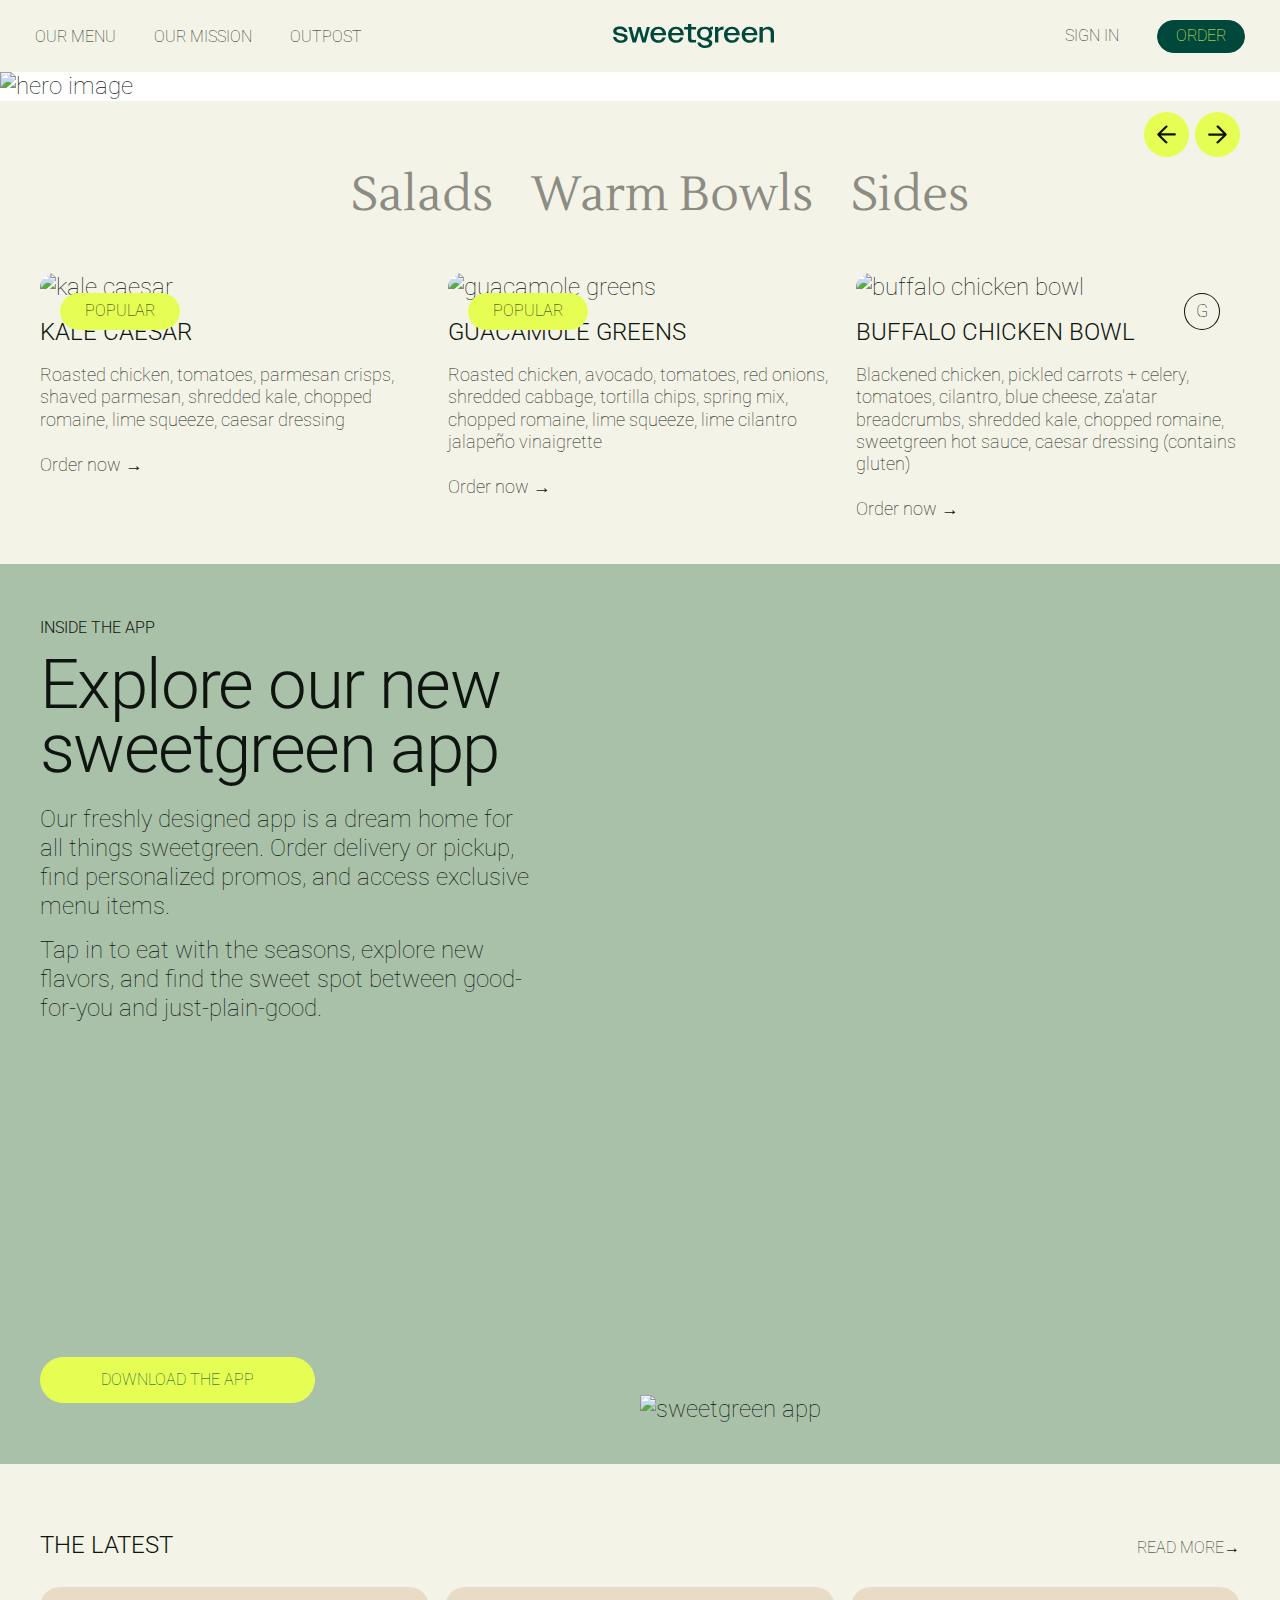
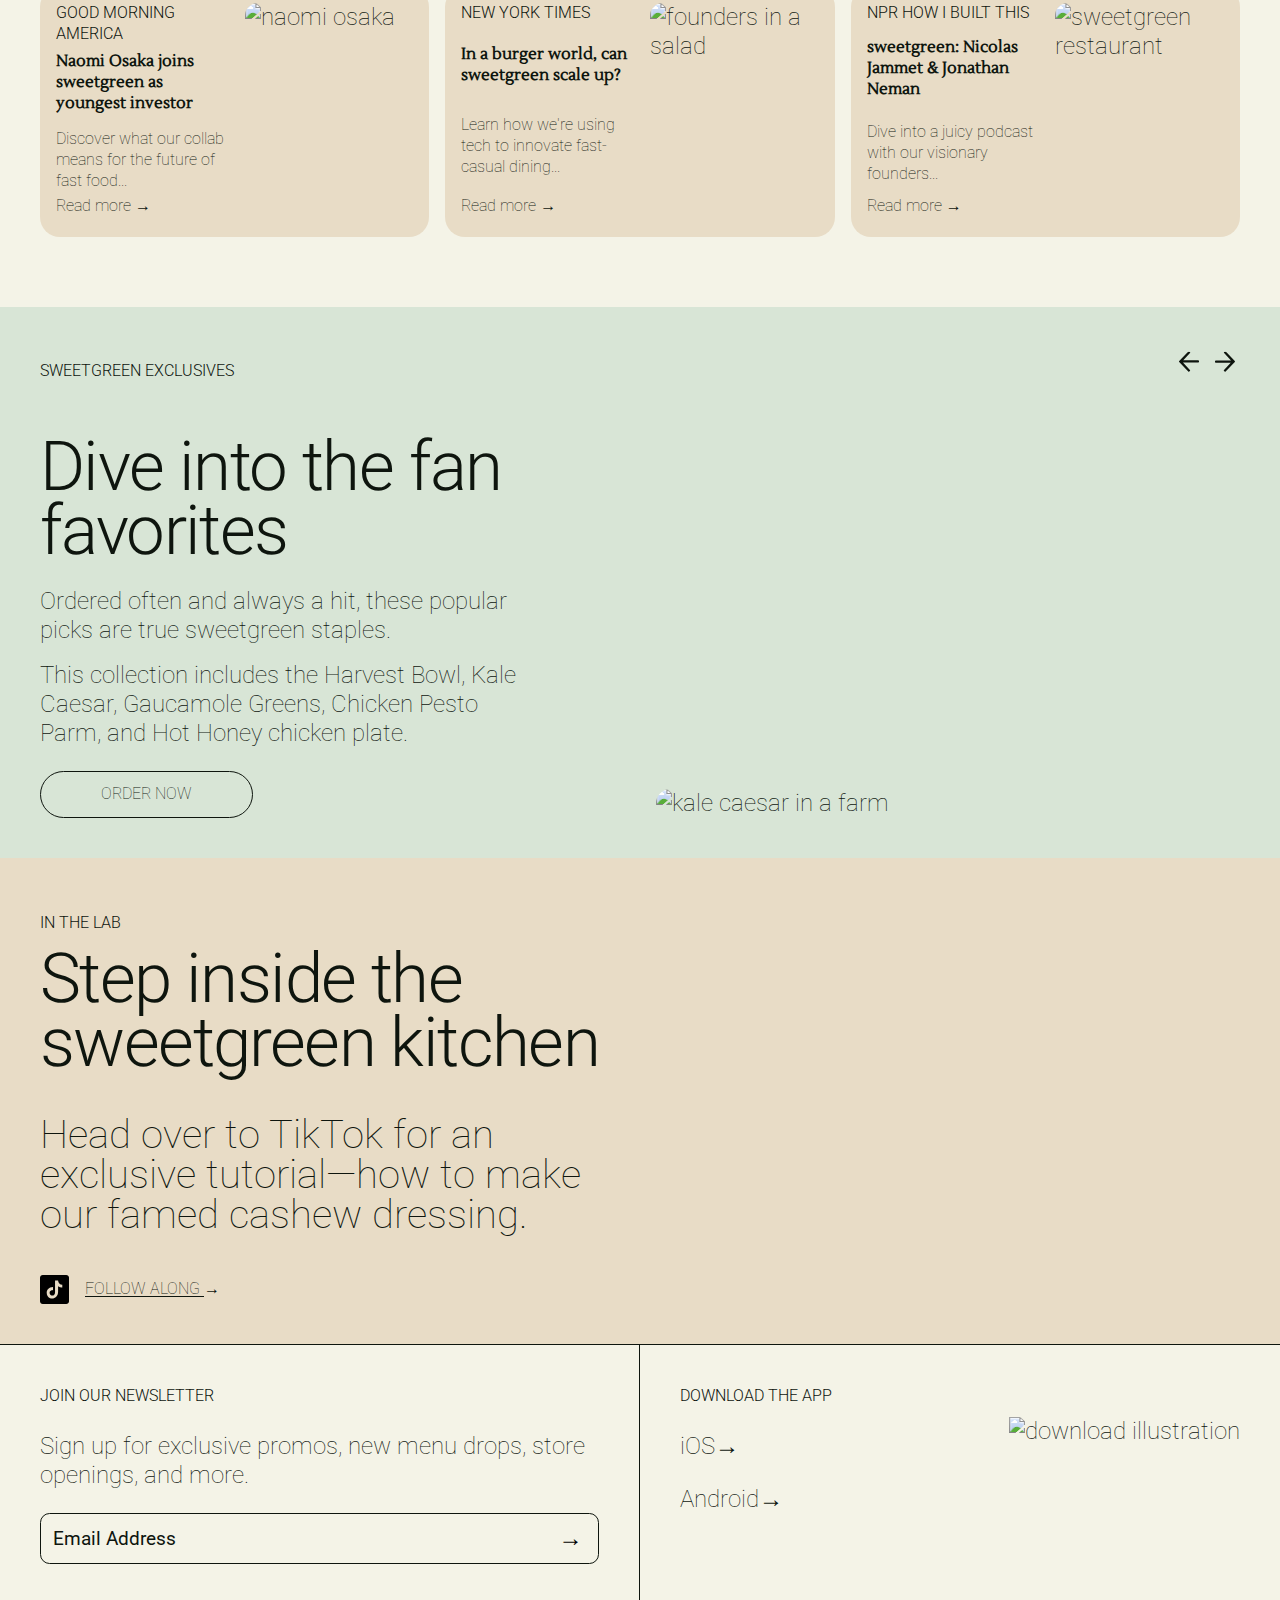
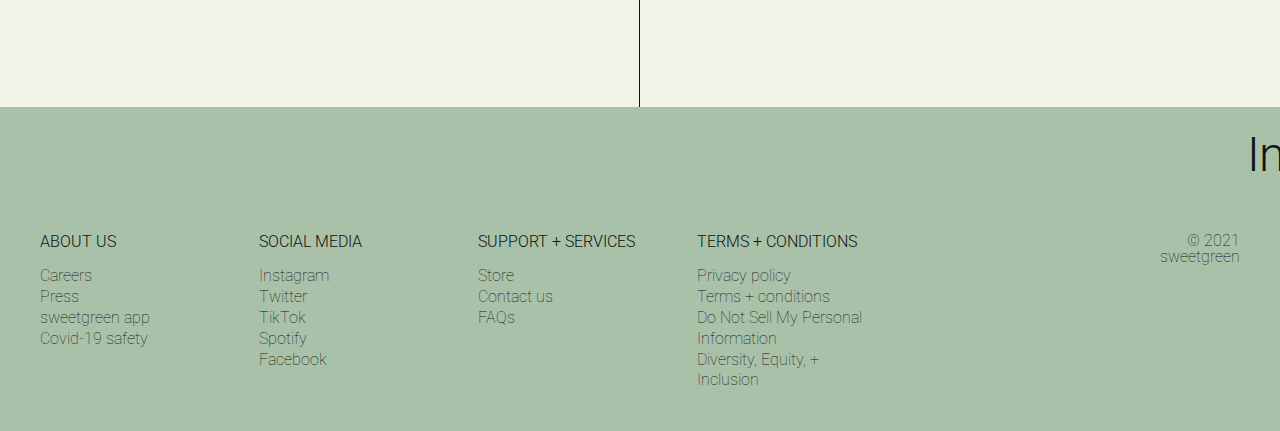
==== index.html @ c7b09878 "Updated lowercase sweetgreen logo naming" ====
<!DOCTYPE html>
<html lang="en">
<head>
  <meta charset="UTF-8">
  <meta http-equiv="X-UA-Compatible" content="IE=edge">
  <meta name="viewport" content="width=device-width, initial-scale=1.0">
  <title>sweetgreen | Inspiring healthier communities</title>
  <link href="https://fonts.googleapis.com/css2?family=Lustria&family=Roboto&display=swap" rel="stylesheet">
    <link rel="stylesheet" href="css/main.css">
    <link rel="stylesheet" href="css/normalize.css">
</head>
<body>

  <header class="nav-bar__container">
    <nav>
      <ul class="nav-bar__list--left">
        <li class="nav-bar__item"><a href="#!">Our Menu</a></li>
        <li class="nav-bar__item"><a href="#!">Our Mission</a></li>
        <li class="nav-bar__item"><a href="#!">Outpost</a></li>
      </ul>
    </nav>
    <a href="#!"><img class="wordmark" src="img/sweetgreen_logo.svg" alt="sweetgreen wordmark"></a>
    <nav>
      <ul class="nav-bar__list--right">
        <li class="nav-bar__item"><a href="#!">Sign In</a></li>
        <li class="nav-bar__item"><a href="#!" class="button button">Order</a></li>
      </ul>
    </nav>
  </header>

  <section class="hero__container">
    <div class="hero__img">
      <img src="https://images.ctfassets.net/eum7w7yri3zr/1NJ7fLOE7LOWaTaC3R9ZwO/3f33bfc0a796aff567cd2ab64a207a51/S5-2021-banner-homepage-desktop.jpg?w=1600&q=75&fm=jpg&fl=progressive" alt="hero image">
    </div>
    <div class="hero__content">
      <h2>GET COZY</h2>
      <h3>Our new fall menu is here</h3>
      <a href="#!" class="button button--primary">Order Now <span class="transform-arrow">&#8594;</span></a>
    </div>
    <div class="hero__carousel--buttons">
      <a href="#!"><img srcset="img/left-arrow.svg" class="button carousel__button--circle" src="img/left-arrow.svg" alt="left arrow"></a>
      <a href="#!"><img srcset="img/right-arrow.svg" class="button carousel__button--circle" src="img/right-arrow.svg" alt="right arrow"></a>
    </div>
  </section>
 
  <section class="menu__container">
    <div class="menu__heading">
      <h2 class="hidden">Menu Nav</h2>
      <nav>
        <ul>
          <li><a href="#!">Salads</a></li>
          <li><a href="#!">Warm Bowls</a></li>
          <li><a href="#!">Sides</a></li>
        </ul>
      </nav>
    </div>
    <div class="menu__content">
      <article class="menu-card__container-p">
        <img class="menu-card__img" src="https://images.ctfassets.net/eum7w7yri3zr/5418ra5b4TcMHRxOIobxUx/f2856061ea0d30caf9df0eb42136428c/Product_Carousel-Kale_Caesar.jpg?w=600&q=75" alt="kale caesar">
        <h2 class="menu-card__heading">Kale Caesar</h2>
        <p class="menu-card__desc">Roasted chicken, tomatoes, parmesan crisps, shaved parmesan, shredded kale, chopped romaine, lime squeeze, caesar dressing</p>
        <a class="menu-card__link" href="#!">Order now <span class="transform-arrow">&#8594;</span></a>
      </article>
      <article class="menu-card__container-p">
        <img class="menu-card__img" src="https://images.ctfassets.net/eum7w7yri3zr/3Z3fW9JhznhFDphzlHNmRx/85e7f5e3a7e92d63e5fec70e0336b899/Product_Carousel-Guacamole_Greens.jpg?w=600&q=75" alt="guacamole greens">
        <h2 class="menu-card__heading">Guacamole Greens</h2>
        <p class="menu-card__desc">Roasted chicken, avocado, tomatoes, red onions, shredded cabbage, tortilla chips, spring mix, chopped romaine, lime squeeze, lime cilantro jalapeño vinaigrette</p>
        <a class="menu-card__link" href="#!">Order now <span class="transform-arrow">&#8594;</span></a>
      </article>
      <article class="menu-card__container-g">
      <img class="menu-card__img" src="https://images.ctfassets.net/eum7w7yri3zr/d5b3PRm5FskiI0zYIM8Nj/6ac1736ca482f50a46cd073b65c4c759/Product_Carousel-Buffalo_Chicken_Bowls.jpg?w=600&q=75" alt="buffalo chicken bowl">
      <h2 class="menu-card__heading">Buffalo Chicken Bowl</h2>
      <p class="menu-card__desc">Blackened chicken, pickled carrots + celery, tomatoes, cilantro, blue cheese, za'atar breadcrumbs, shredded kale, chopped romaine, sweetgreen hot sauce, caesar dressing (contains gluten)</p>
      <a class="menu-card__link" href="#!">Order now <span class="transform-arrow">&#8594;</span></a>
      </article>
    </div>
  </section>

  <section class="app-section__container">
    <div class="app-section__content">
      <h2>Inside the App</h2>
      <h3>Explore our new sweetgreen app</h3>
      <p class="first-p">
        Our freshly designed app is a dream home for all things sweetgreen. Order delivery or pickup, find personalized promos, and access exclusive menu items.</p>
      <p class="second-p">
        Tap in to eat with the seasons, explore new flavors, and find the sweet spot between good-for-you and just-plain-good.</p>
      <a id="app-section__button" href="#!" class="button button--primary">Download the App</a>
    </div>
    <div class="app-section__img">
      <img src="https://images.ctfassets.net/eum7w7yri3zr/1gVMoBGHoPIo2WNOFhYMYg/9304e13ca32b051638f26ccb65358782/Download_App-1x.png?w=1200&q=75" alt="sweetgreen app">
    </div>
  </section>

  <section class="latest-section__container">
    <div class="latest-section-header">
      <h2 class="latest-header">The Latest</h2>
      <a id="latest-header-link" class="action-link" href="#!">Read More<span class="transform-arrow">&#8594;</span></a>
    </div>
    <div class="latest-section-cards">
      <article class="latest-card__container">
        <div class="latest-card__content">
          <h2 class="latest-card__heading">Good Morning America</h2>
          <h4 class="latest-card__subheading">Naomi Osaka joins sweetgreen as youngest investor</h4>
          <p class="latest-card__desc">Discover what our collab means for the future of fast food...</p>
          <a class="latest-card__link" href="#!">Read more <span>&#8594;</span></a>
        </div>
        <img class="latest-card__img" src="https://images.ctfassets.net/eum7w7yri3zr/5OpJOQ3GY07jP9xxGih9Uy/87a2b0e565342cf90857236957938f3c/in-the-news-01-V3.png?fm=jpg&fl=progressive&fit=crop&f=faces&w=360&h=360&q=75" alt="naomi osaka">
      </article>
      <article class="latest-card__container">
        <div class="latest-card__content">
          <h2 class="latest-card__heading">New York Times</h2>
          <h4 class="latest-card__subheading">In a burger world, can sweetgreen scale up?</h4>
          <p class="latest-card__desc">Learn how we're using tech to innovate fast-casual dining...</p>
          <a class="latest-card__link" href="#!">Read more <span>&#8594;</span></a>
        </div>
        <img class="latest-card__img" src="https://images.ctfassets.net/eum7w7yri3zr/15tg2tG39ogDWlWrHNwoFV/5c36cfa99bd970cee2b3e5734747ff55/in-the-news-02.png?fm=jpg&fl=progressive&fit=crop&f=faces&w=360&h=360&q=75" alt="founders in a salad">
      </article>
      <article class="latest-card__container">
        <div class="latest-card__content">
          <h2 class="latest-card__heading">NPR How I Built This</h2>
          <h4 class="latest-card__subheading">sweetgreen: Nicolas Jammet & Jonathan Neman</h4>
          <p class="latest-card__desc">Dive into a juicy podcast with our visionary founders...</p>
          <a class="latest-card__link" href="#!">Read more <span>&#8594;</span></a>
        </div>
        <img class="latest-card__img" src="https://images.ctfassets.net/eum7w7yri3zr/1DeCfXyhsXGMnVbYEZoN0F/a2f182f721c8d036de537d7f15d28ea0/in-the-news-03-V2.png?fm=jpg&fl=progressive&fit=crop&f=faces&w=360&h=360&q=75" alt="sweetgreen restaurant">
      </article>
    </div>
  </section>

  <section class="exclulsives-section__container">
    <h2 class="hidden">sweetgreen exclusives</h2>
    <div class="exclusives-section-header__container">
      <h2 class="exclusives-header">sweetgreen exclusives</h2>
      <div class="exclusives-arrows">
        <a href="#!"><img srcset="img/left-arrow.svg" class="button carousel__button" src="img/left-arrow.svg" alt="left arrow"></a>
        <a href="#!"><img srcset="img/right-arrow.svg" class="button carousel__button" src="img/right-arrow.svg" alt="right arrow"></a>
      </div>
    </div>
    <article class="exclusives-section-content__container">
      <div class="exclusives-section-content">
        <h3>Dive into the fan favorites</h3>
        <p class="first-p">
          Ordered often and always a hit, these popular picks are true sweetgreen staples.
        </p>
        <p class="second-p">
          This collection includes the Harvest Bowl, Kale Caesar, Gaucamole Greens, Chicken Pesto Parm, and Hot Honey chicken plate.
        </p>
        <a id="exclusives-section__button" href="#!" class="button button--secondary">Order Now</a>
      </div>
      <div class="exclusives-section__img">
        <img src="https://images.ctfassets.net/eum7w7yri3zr/7C0UGrEDsHX16wSBPLRYDH/7a142df84cd81f9ce6f73599d3ad0195/collections-popular.png?w=1200&q=&fm=jpg&fl=progressive" alt="kale caesar in a farm">
      </div>
    </article>
  </section>

  <section class="lab-section__container">
    <div class="lab-section__content">
      <h2>In the Lab</h2>
      <h3>Step inside the sweetgreen kitchen</h3>
      <p class="lab-p">
        Head over to TikTok for an exclusive tutorial—how to make our famed cashew dressing.
      </p>
      <a class="lab-link" href="#!"><img srcset="img/tiktok-square.svg" class="icon--square" src="img/tiktok-square.svg" alt="tiktok icon">Follow along <span class="transform-arrow">&#8594;</span></a> 
    </div>
    <div class="lab-section__video">
      <video autoplay loop muted>
        <source src="https://videos.ctfassets.net/eum7w7yri3zr/tqIHrYka4VTGHFGLxYAvw/77e467dc040d075950bc9cc65d0719d1/Spicy_Cashew_Recipe.mov">
      </video>
    </div>
  </section>

  <section class="newsletter-download__container">
    <h2 class="hidden">Newsletter and Download App</h2>
    <div class="newsletter__container">
      <h2 class="newsletter__h2">Join Our Newsletter</h2>
      <p>Sign up for exclusive promos, new menu drops, store openings, and more.</p>
      <div class="flex-container">
        <input type="email" placeholder="Email Address" class="email">
        <button type="submit" class="submit-arrow">&#8594;</button>
      </div>
    </div>
    <div class="download__container">
      <div class="download__content">
        <h2 class="newsletter__h2">Download the App</h2>
        <p><a href="#!">iOS<span class="transform-arrow">&#8594;</span></a></p>
        <p><a href="#!">Android<span class="transform-arrow">&#8594;</span></a></p>
      </div>
      <figure class="download-illustration">
        <img src="https://images.ctfassets.net/eum7w7yri3zr/QeC14rNAsPTRIuV4EAafd/f6d5c7574ff3f26a87f23d4f9d1c0b8f/PickUp1.png?w=600&q=75" alt="download illustration">
      </figure>
    </div>
  </section>

  <footer>
    <div class="marquee">
      <h3>In season—Chicken + Brussels, Curry Cauliflower, and Elote Bowl</h3>
    </div>
    <div class="footer__nav-container"> <!-- this holds the nav list and copyright -->
      <div class="footer__nav"> <!-- this holds the nav list grid -->
        <nav class="footer__nav-list">
          <h2>About Us</h2>
          <ul>
            <li><a href="#!">Careers</a></li>
            <li><a href="#!">Press</a></li>
            <li><a href="#!">sweetgreen app</a></li>
            <li><a href="#!">Covid-19 safety</a></li>
          </ul>
        </nav>
        <nav class="footer__nav-list">
          <h2>Social Media</h2>
          <ul>
            <li><a href="#!">Instagram</a></li>
            <li><a href="#!">Twitter</a></li>
            <li><a href="#!">TikTok</a></li>
            <li><a href="#!">Spotify</a></li>
            <li><a href="#!">Facebook</a></li>
          </ul>
        </nav>
        <nav class="footer__nav-list">
          <h2>Support + Services</h2>
          <ul>
            <li><a href="#!">Store</a></li>
            <li><a href="#!">Contact us</a></li>
            <li><a href="#!">FAQs</a></li>
          </ul>
        </nav>
        <nav class="footer__nav-list">
          <h2>Terms + Conditions</h2>
          <ul>
            <li><a href="#!">Privacy policy</a></li>
            <li><a href="#!">Terms + conditions</a></li>
            <li><a href="#!">Do Not Sell My Personal</a></li>
            <li><a href="#!">Information</a></li>
            <li><a href="#!">Diversity, Equity, + Inclusion</a></li>
          </ul>
        </nav>
      </div>
      <div class="footer__copyright">
        <p>&#169; 2021 sweetgreen</p>
      </div>
    </div>
  </footer>

</body>
</html>
---- css/main.css ----
:root {
  --font-sans-serif: Roboto, sans-serif;
  --font-serif: Lustria, serif;
  --black: #0E150E;
  --cream: #F4F3E7;
  --tan: #E8DCC6;
  --kale-green: #00473C;
  --sage: #A9C1A9;
  --light-sage: #D8E5D6;
  --lime: #E6FE54;
  --mid-gray: #8C8C82;
}

html {
  box-sizing: border-box;
}
*, *:before, *:after {
  box-sizing: inherit;
}

/*------------ typography and image ------------*/

body {
  font-family: var(--font-sans-serif);
  color: var(--black);
  font-size: 1.5rem;
  font-weight: 100;
  line-height: 1.8rem;
}

h1, h2, h3 {
  font-family: var(--font-sans-serif);
  font-weight: 300;
}

h1 {
  line-height: 3rem;
}

h2 {
  font-size: 1rem;
  text-transform: uppercase;
  padding: 0;
  line-height: 1.4rem;
}

h3 {
  font-size: 4.3rem;
  letter-spacing: -.1rem;
  line-height: 4rem;
  margin: 0;
}

h4, .menu__heading a{
  font-family: var(--font-serif);
  color: var(--mid-gray);
  font-size: 3rem;
  transition: all .3s ease-in-out;
}

h4, .menu__heading a:hover {
  color: var(--black);
  text-decoration: none;
}

a {
  color: var(--black);
  text-decoration: none;
}

a:hover {
  text-decoration: underline;
}

img {
  max-width: 100%;
  display: block;
}

.action-link {
  font-size: 1.1rem;
}

.transform-arrow {
  transition: transform .3s ease-in-out;
  display: inline-block;
}

a:hover .transform-arrow {
  transform: translate(5px);
}

/*------------ buttons and icons ------------*/

.button {
  color: var(--lime);
  background: var(--kale-green);
  padding: 1px 18px;
  border-radius: 2rem;
  text-transform: uppercase;
  text-decoration: none;
  transition: all .3s ease-in-out;
  display: inline-block;
  font-size: 1rem;
  border: 1px solid var(--kale-green);
}

.button:hover {
  color: var(--black);
  background: none;
  text-decoration: none;
  transition: all .3s ease-in-out;
  border: 1px solid var(--black);
}

.button--primary {
  color: var(--kale-green);
  background: var(--lime);
  padding: 8px 60px;
  transition: all .3s ease-in-out;
  border: 1px solid var(--lime);
  margin: 1.3rem 0;
}

.button--primary:hover {
  color: var(--lime);
  background: var(--kale-green);
  text-decoration: none;
  transition: all .3s ease-in-out;
  border: 1px solid var(--kale-green);
}

.button--secondary {
  color: var(--black);
  background: none;
  padding: 8px 60px;
  border: 1px solid var(--black);
  transition: all .3s ease-in-out;
}

.button--secondary:hover {
  color: var(--light-sage);
  background: var(--black);
  text-decoration: none;
  transition: all .3s ease-in-out;
}

.carousel__button {
  background: none;
  border: none;
  font-size: 2rem;
  padding: .3rem;
  width: 30px;
  height: 30px;
}

.carousel__button:hover {
  border: none;
}

.carousel__button--circle {
  background: var(--lime);
  border-radius: 50%;
  padding: .7rem;
  border: none;
  font-size: 2rem;
  width: 45px;
  height: 45px;
  transition: all .3s ease-in-out;
  border: 2px solid var(--lime);
}

.carousel__button--circle:hover {
  border: 2px solid var(--black);
}

.icon--square {
  background: none;
  width: 29px;
  height: 29px;
  color: var(--black);
  display: inline-block;
  margin-right: 1rem;
  vertical-align: middle;
}

/*------------ .component ------------*/

.component__main {
  margin-left: 305px;
  padding: 1px 30px;
  height: 1000px;
}

.component {
  margin-bottom: 5rem;
}

.component img {
  max-width: initial;
}

.component__img {
  border: 1px solid var(--black);
  overflow-x: auto;
}

.component__code {
  border: 1px solid var(--black);
  margin-top: -1px;
  position: relative;
}

.component__heading {
  background: var(--kale-green);
  color: var(--cream);
  padding-left: .5rem;
  letter-spacing: .1rem;
  margin-bottom: 0;
  line-height: 2.5rem;
}

.component__name {
  font-size: 1.2rem;
  background: var(--cream);
  color: var(--black);
  padding-left: .5rem;
  letter-spacing: 0;
  margin: 0;
  line-height: 2.5rem;
}

/*------------ side navigation ------------*/

.sidebar {
  margin: 0;
  padding: 2rem;
  width: 300px;
  background-color: var(--cream);
  position: fixed;
  height: 100%;
  overflow: auto;
}

.sidebar__heading {
  padding-bottom: 1.5rem;
}

.sidebar ul {
  list-style: none;
  padding-left: 0;
  margin: 0;
}

.sidebar li {
  display: block;
  padding-bottom: 5px;
  margin: 0;
  font-size: 1.2rem;
}

.side-bar__section {
  margin: 2rem 0;
}

@media screen and (max-width: 700px) {
  .sidebar {
    width: 100%;
    height: 80px;
    position: relative;
    overflow: hidden;
  }
  .side-bar__section {display: none;}
  .component__main {margin-left: 0;}
}

/*------------ sweetgreen nav-bar ------------*/

.nav-bar__container {
  display: flex;
  list-style: none;
  align-items: center;
  background: var(--cream);
  text-transform: uppercase;
  position: sticky;
  z-index: 1;
  width: 100%;
  top: 0;
  overflow: hidden;
}

.nav-bar__container .wordmark {
  margin: auto;
}

.nav-bar__container a {
  margin: auto;
}

.nav-bar__list {
  padding: 0;
  text-transform: uppercase;
}

.nav-bar__list--left {
  padding-left: 1.2rem;
  margin: 1.2rem 0;
}

.nav-bar__list--right {
  padding-right: 1.2rem;
  margin: 1.2rem 0;
}

.nav-bar__item {
  display: inline-block;
  padding: 0 1rem;
  font-size: 1rem;
}

@media screen and (max-width: 700px) {
  .nav-bar__item, .nav-bar__list--right, .nav-bar__list--left {display: none;}
  .wordmark {padding: 1rem;}
}

/*------------ hero section ------------*/

.hero__container {
  position: relative;
}

.hero__img img{
  width: 100%;
  height: auto;
  object-fit: cover;
  overflow-x: hidden;
  position: relative;
}

.hero__content {
  position: absolute;
  width: 500px;
  bottom: 20px;
  left: 20px;
  color: white;
  padding-left: 20px;
  padding-right: 20px;
}

.hero__carousel--buttons {
  position: absolute;
  top: 20px;
  right: 20px;
  padding-right: 20px;
  padding-top: 20px;
}

@media screen and (max-width: 700px) {
  .hero__content {
    width: 300px;
  }
  .hero__container {
    display:flex;
    flex-flow: column nowrap;
    height: 100vw;
  }
  .hero__img {
    display: flex;
    height: 100%;
  }
  .hero__img img {
    width: 100%;
    height: 100%;
    object-fit: none;
  }
}

/*------------ menu card ------------*/

.menu-card__container-p {
  width: 100%;
  position: relative;
}

.menu__heading {
  display: flex;
  background: var(--cream);
  justify-content: center;
  padding-top: 40px;
}

.menu__heading ul {
  list-style: none;
  margin-bottom: 0;
}

.menu__heading li {
  display: inline-block;
  padding: 1rem;
}

.hidden {
  position: absolute;
  top: -9999px;
  left: -9999px;
}

.menu__content {
  display: flex;
  column-gap: 1.5rem;
  background: var(--cream);
  padding: 40px;
  justify-content: center;
}

.menu-card__img {
  border-radius: 1.25rem;
  width: 100%;
}

.menu-card__container-p:before,
.menu-card__img:before {
  background: var(--lime);
  border-radius: 2rem;
  font-size: 1rem;
  text-transform: uppercase;
  width: 120px;
  text-align: center;
  padding: 4px 0;
  position: absolute;
  top: 20px;
  left: 20px;
}

.menu-card__container-p:before {
  content: "POPULAR";
}

.menu-card__container-g {
  width: 100%;
  position: relative;
}

.menu-card__container-g:before,
.menu-card__img:before {
  border-radius: 50%;
  border: 1px solid var(--black);
  display: inline-block;
  padding: 3px 11px;
  font-size: 1.1rem;
  text-align: center;
  position: absolute;
  top: 20px;
  right: 20px;
}

.menu-card__container-g:before {
  content: "G";
}

.menu-card__heading {
  font-size: 1.5rem;
}

.menu-card__desc {
  font-size: 1.1rem;
  line-height: 1.4rem;
}

.menu-card__link {
  font-size: 1.1rem;
}

.menu-card__tag--left {
  background: var(--lime);
  border-radius: 2rem;
  font-size: 1rem;
  text-transform: uppercase;
  width: 120px;
  text-align: center;
  padding: 4px 0;
}

.menu-card__tag--right {
  border-radius: 50%;
  border: 1px solid var(--black);
  display: inline-block;
  padding: 3px 11px;
  font-size: 1.1rem;
}

@media screen and (max-width: 700px) {
  .menu__content {
      display: block;
      justify-content: center;
      flex-basis: 100%;
  }
  .menu-card__container-g, .menu-card__container-p {
    margin: 1rem 0;
  }
}

/*------------ app section ------------*/
.app-section__container {
  background: var(--sage);
  position: relative;
  display: grid;
  grid-template-columns: 1fr 1fr;
  padding: 40px;
  height: 100vh;
}

.app-section__content {
  display: flex;
  flex-direction: column;
  position: relative;
  width: 500px;
}

.first-p {
  margin-bottom: 1rem;
}

.second-p {
  margin-top: 0;
}

#app-section__button {
  margin-top: auto;
  align-self: flex-start;
}

.app-section__img {
  align-self: flex-end;
}

.app-section__img img{
  width: 100%;
  height: 100%; 
  object-fit: contain;
}

@media screen and (max-width: 700px) {
  .app-section__content {
    width: 300px;
  }
  .app-section__container {
    display: block;
    height: 115vh;
  }
}

/*------------ latest card ------------*/

.latest-card__container {
  width: 400px;
  background: var(--tan);
  border-radius: 1.25rem;
  padding: 1rem;
  display: grid;
  grid-template-columns: 1fr 1fr;
  grid-gap: 20px;
  transition: all .3s ease-in-out;
}

.latest-card__container:hover {
  background: var(--light-sage);
}

.latest-card__content {
  display: flex;
  flex-direction: column;
  justify-content: space-between;
}

.latest-card__img {
  border-radius: .8rem;
  width: 100%;
  height: 100%;
  object-fit: cover;
}

.latest-card__img-container {
  width: 200px;
}

.latest-card__heading {
  padding: 0;
  margin: 0;
  line-height: 1.3rem;
}

.latest-card__subheading {
  font-size: 1rem;
  color: var(--black);
  padding: .4rem 0;
  margin: 0;
  line-height: 1.3rem;
}

.latest-card__desc {
  font-size: 1rem;
  margin-top: 0.6rem;
  margin-bottom: 0;
  line-height: 1.3rem;
}

.latest-card__link {
  font-size: 1rem;
  margin: 0;
  padding: 0;
}

.latest-card__link:hover {
  text-decoration: none;
}

/*------------ latest section ------------*/

.latest-section__container {
  background: var(--cream);
  padding: 70px 40px;
}

.latest-section-header {
  display: flex;
  flex-direction: row;
  justify-content: space-between;
}

.latest-header{
  font-size: 1.5rem;
  margin: 0;
}

#latest-header-link {
  text-transform: uppercase;
  font-size: 1rem;
}

.latest-section-cards {
  display: flex;
  column-gap: 1rem;
  margin-top: 1.5rem;
  justify-content: center;
}

@media screen and (max-width: 700px) {
  .latest-section-cards {
      display: block;
      width: 300px;
  }
  .latest-card__container {
    margin: 1rem auto;
  }
}

/*------------ exclusives section ------------*/

.exclusives-section-header__container {
  display: flex;
  flex-direction: row;
  justify-content: space-between;
  padding: 40px 40px 0 40px;
  background: var(--light-sage);
}

.exclusives-section-content__container {
  background: var(--light-sage);
  padding: 40px;
  position: relative;
  display: grid;
  grid-template-columns: 1fr 1fr;
  column-gap: 2rem;
}

.exclusives-section-content {
  display: flex;
  flex-direction: column;
  position: relative;
  width: 500px;
}

#exclusives-section__button {
  margin-top: auto;
  align-self: flex-start;
}

.exclusives-section__img {
  align-self: flex-end;
}

.exclusives-section__img img{
  width: 100%;
  height: 100%; 
  object-fit: contain;
  border-radius: 1.3rem;
}

@media screen and (max-width: 700px) {
  .exclusives-section-content {
    width: 300px;
  }
  .exclusives-section-content__container {
    display: block;
  }
  .exclusives-section__img {
    margin: 2rem auto;
  }
}

/*------------ lab section ------------*/

.lab-section__container {
  background: var(--tan);
  position: relative;
  display: grid;
  grid-template-columns: 1fr 1fr;
}

.lab-section__content {
  padding: 40px;
  display: flex;
  flex-direction: column;
  position: relative;
  width: auto;
  column-gap: 2rem;
}

.lab-p {
  font-size: 2.5rem;
  line-height: 2.5rem;
}

.lab-link {
  text-transform: uppercase;
  text-decoration: underline;
  font-size: 1rem;
  margin-top: auto;
  text-underline-offset: 0.125rem;
}

.lab-section__video video {
  max-width: 100%;
  width: 100%;
  height: 100%;
  object-fit: cover;
}

@media screen and (max-width: 700px) {
  .lab-section__container {
    display: block;
  }
}

/*------------ newsletter and download------------*/

.flex-container {
  display: flex;
  flex-direction: row;
  border-radius: .6rem;
  border: 1px solid var(--black);
  padding: .6rem;
}

.email {
  flex: 1;
  font-size: 1.2rem;
  border: none;
  background: none;
}

.submit-arrow {
  border: none;
  background: none;
  cursor:pointer;
}

input::placeholder{
  color: var(--black);
}

.email:focus{
  outline: none;
  background: var(--light-sage);
}

.flex-container:focus-within {
  background: var(--light-sage);
}

.newsletter__container {
  background: var(--cream);
  padding: 40px;
  border-right: 1px solid var(--black);
}

.newsletter__h2 {
  margin-top: 0;
}

.download__container {
  background: var(--cream);
  padding: 40px;
  display: flex;
  justify-content: space-between;
}

.download__content {
  margin: 0;
}

.download-illustration {
  margin: 0;
}

.download-illustration img {
  max-width: 100%;
  width: 100%;
  height: 250px;
  object-fit: contain;
  margin-bottom: 0;
  margin-top: 2rem;
}

.newsletter-download__container {
  display: grid;
  grid-template-columns: 1fr 1fr;
  border-top: 1px solid var(--black);
}

@media screen and (max-width: 700px) {
  .newsletter-download__container {
    display: block;
  }
  .download__container {
    border-top: 1px solid var(--black);
  }
  .newsletter__container {
    border-right: none;
  }
}

/*------------ footer marquee ------------*/

.marquee {
  height: 70px;
  overflow: hidden;
  position: relative;
  white-space: nowrap;
  width: 100%;
  background: var(--sage);
  padding-top: 1rem;
}

.marquee h3 {
  font-size: 3rem;
  position: absolute;
  text-align: center;
  -moz-transform: translateX(100%);
  -webkit-transform: translateX(100%);
  transform: translateX(100%);
  -moz-animation: scroll-left 2s linear infinite;
  -webkit-animation: scroll-left 2s linear infinite;
  animation: scroll-left 20s linear infinite;
}

@-moz-keyframes scroll-left {
  0% {
      -moz-transform: translateX(100%);
  }
  100% {
      -moz-transform: translateX(-100%);
  }
}

@-webkit-keyframes scroll-left {
  0% {
      -webkit-transform: translateX(100%);
  }
  100% {
      -webkit-transform: translateX(-100%);
  }
}

@keyframes scroll-left {
  0% {
      -moz-transform: translateX(100%);
      -webkit-transform: translateX(100%);
      transform: translateX(100%);
  }
  100% {
      -moz-transform: translateX(-100%);
      -webkit-transform: translateX(-100%);
      transform: translateX(-100%);
  }
}

/*------------ footer ------------*/

.footer__nav-container {
  display: flex;
  background: var(--sage);
  padding: 40px;
  justify-content: center;
}

.footer__nav-list ul {
  list-style: none;
  padding-left: 0;
  margin: 0;
  font-size: 1rem;
  line-height: 1.3rem;
}

.footer__nav {
  display: grid;
  grid-template-columns: repeat(5, 1fr);
  column-gap: 2rem;
}

.footer__copyright {
  font-size: 1rem;
  text-align: right;
  line-height: 1rem;
}

@media screen and (max-width: 700px) {
  .footer__nav {
    grid-template-columns: repeat(2, 1fr);
  }
  .footer__nav-container {
    display: block;
  }
  .footer__copyright {
    text-align: center;
  }
}
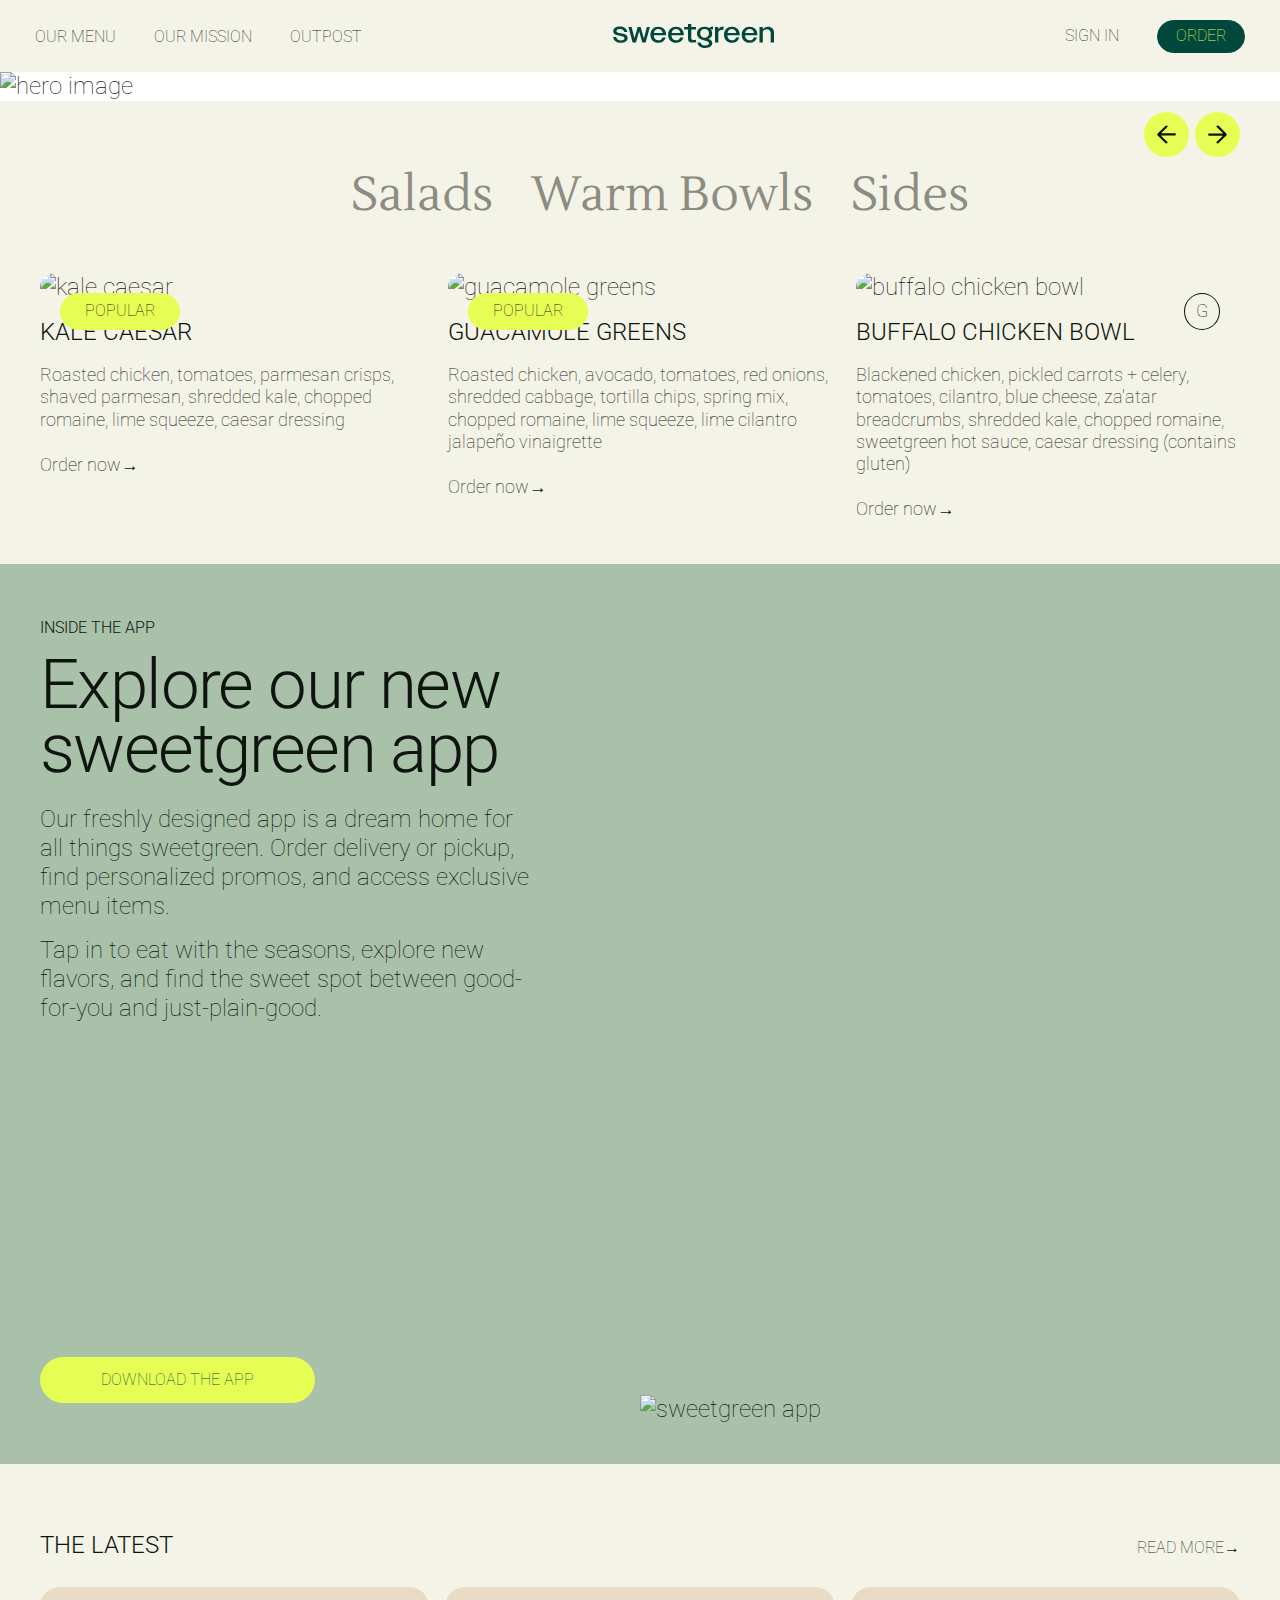
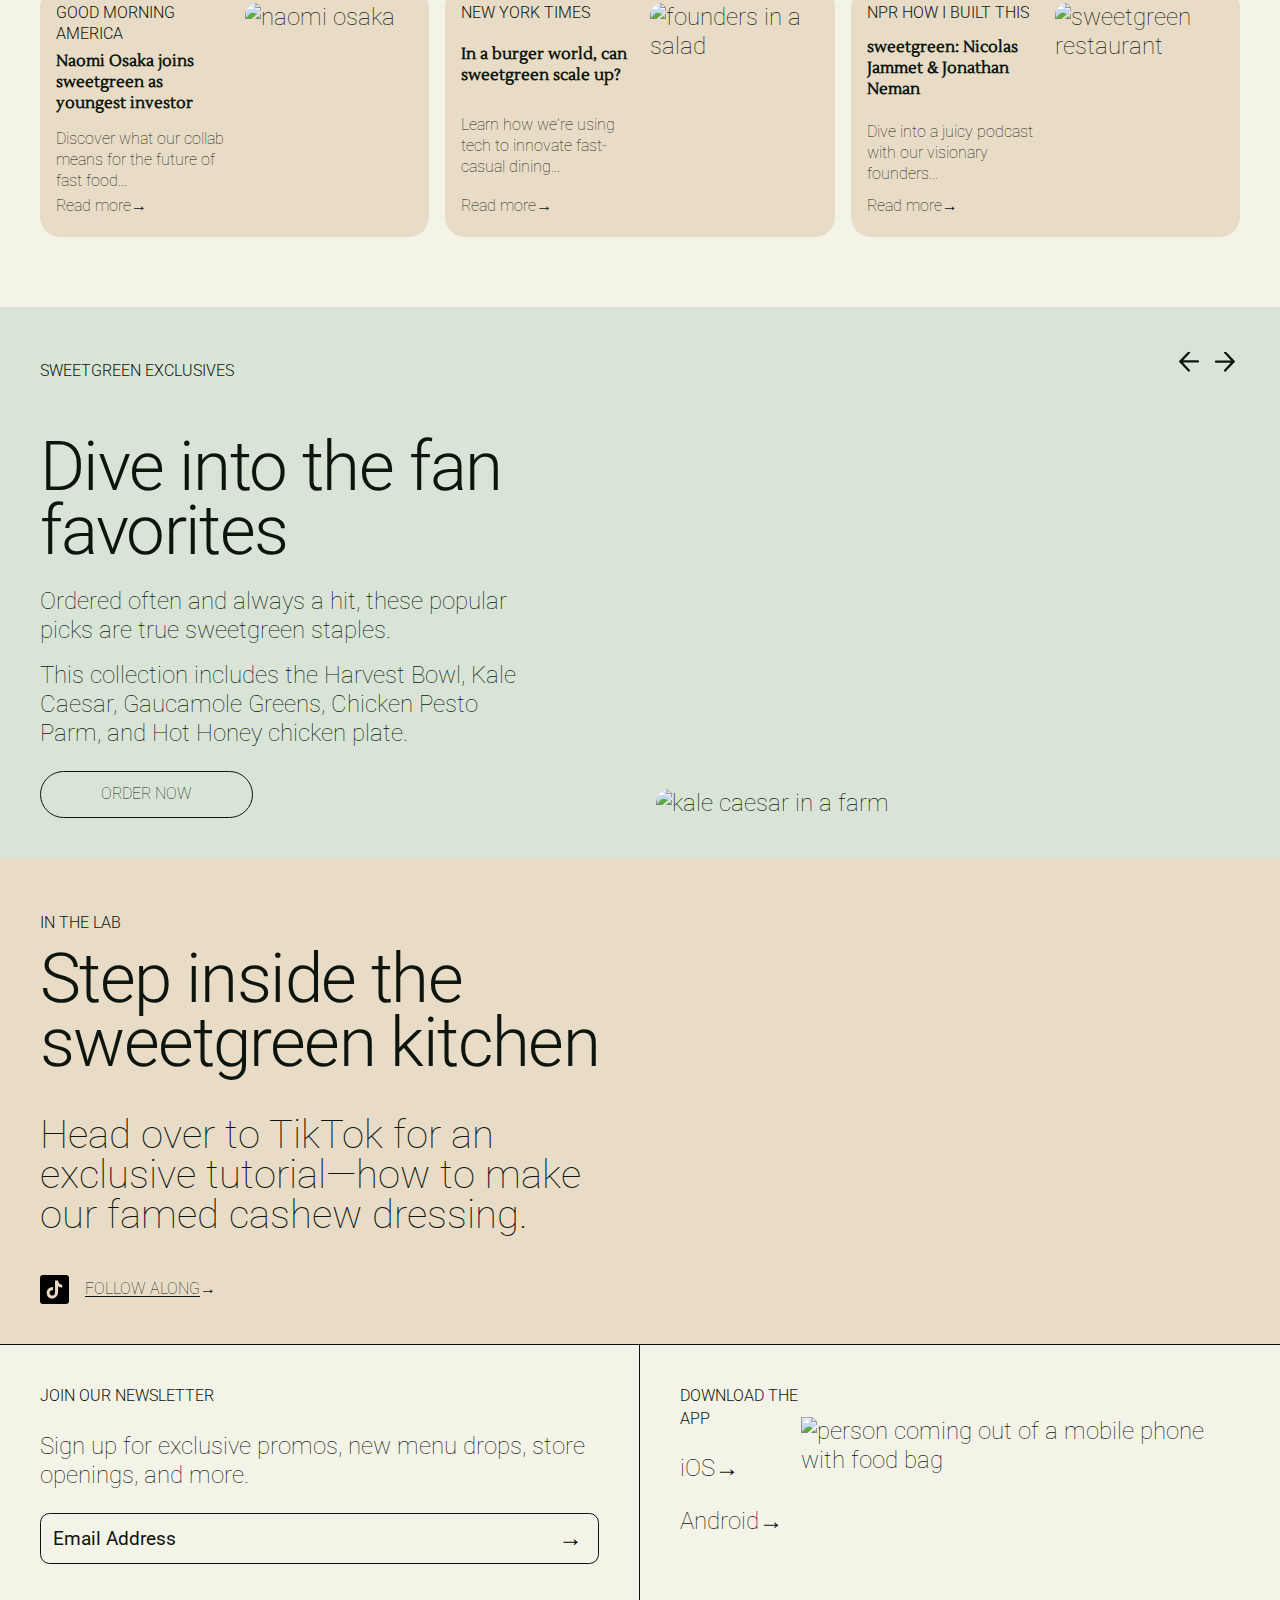
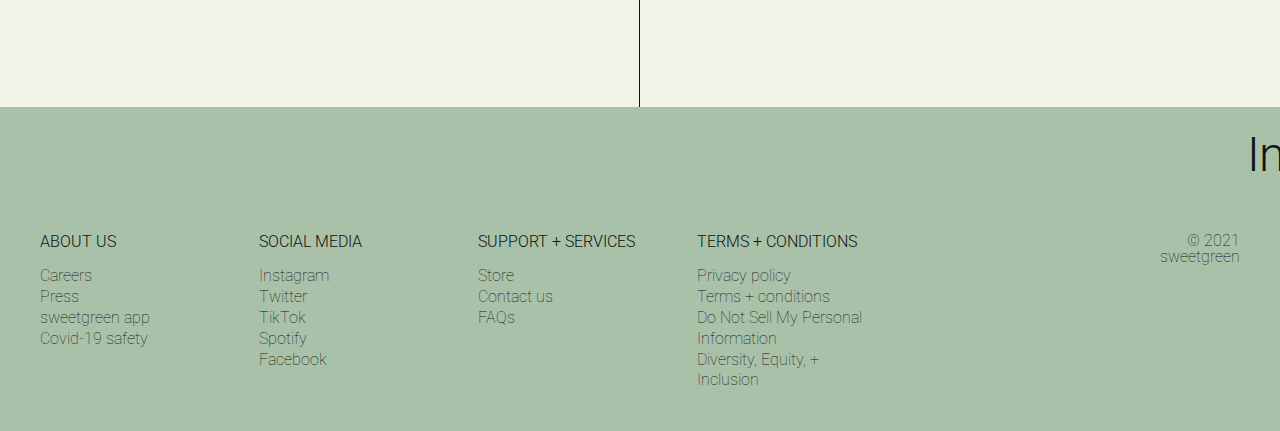
==== commit b6930eaa: "Fixed spacing for index html" ====
--- a/index.html
+++ b/index.html
@@ -10,7 +10,6 @@
     <link rel="stylesheet" href="css/normalize.css">
 </head>
 <body>
-
   <header class="nav-bar__container">
     <nav>
       <ul class="nav-bar__list--left">
@@ -35,7 +34,7 @@
     <div class="hero__content">
       <h2>GET COZY</h2>
       <h3>Our new fall menu is here</h3>
-      <a href="#!" class="button button--primary">Order Now <span class="transform-arrow">&#8594;</span></a>
+      <a href="#!" class="button button--primary">Order Now<span class="transform-arrow">&#8594;</span></a>
     </div>
     <div class="hero__carousel--buttons">
       <a href="#!"><img srcset="img/left-arrow.svg" class="button carousel__button--circle" src="img/left-arrow.svg" alt="left arrow"></a>
@@ -59,19 +58,19 @@
         <img class="menu-card__img" src="https://images.ctfassets.net/eum7w7yri3zr/5418ra5b4TcMHRxOIobxUx/f2856061ea0d30caf9df0eb42136428c/Product_Carousel-Kale_Caesar.jpg?w=600&q=75" alt="kale caesar">
         <h2 class="menu-card__heading">Kale Caesar</h2>
         <p class="menu-card__desc">Roasted chicken, tomatoes, parmesan crisps, shaved parmesan, shredded kale, chopped romaine, lime squeeze, caesar dressing</p>
-        <a class="menu-card__link" href="#!">Order now <span class="transform-arrow">&#8594;</span></a>
+        <a class="menu-card__link" href="#!">Order now<span class="transform-arrow">&#8594;</span></a>
       </article>
       <article class="menu-card__container-p">
         <img class="menu-card__img" src="https://images.ctfassets.net/eum7w7yri3zr/3Z3fW9JhznhFDphzlHNmRx/85e7f5e3a7e92d63e5fec70e0336b899/Product_Carousel-Guacamole_Greens.jpg?w=600&q=75" alt="guacamole greens">
         <h2 class="menu-card__heading">Guacamole Greens</h2>
         <p class="menu-card__desc">Roasted chicken, avocado, tomatoes, red onions, shredded cabbage, tortilla chips, spring mix, chopped romaine, lime squeeze, lime cilantro jalapeño vinaigrette</p>
-        <a class="menu-card__link" href="#!">Order now <span class="transform-arrow">&#8594;</span></a>
+        <a class="menu-card__link" href="#!">Order now<span class="transform-arrow">&#8594;</span></a>
       </article>
       <article class="menu-card__container-g">
-      <img class="menu-card__img" src="https://images.ctfassets.net/eum7w7yri3zr/d5b3PRm5FskiI0zYIM8Nj/6ac1736ca482f50a46cd073b65c4c759/Product_Carousel-Buffalo_Chicken_Bowls.jpg?w=600&q=75" alt="buffalo chicken bowl">
-      <h2 class="menu-card__heading">Buffalo Chicken Bowl</h2>
-      <p class="menu-card__desc">Blackened chicken, pickled carrots + celery, tomatoes, cilantro, blue cheese, za'atar breadcrumbs, shredded kale, chopped romaine, sweetgreen hot sauce, caesar dressing (contains gluten)</p>
-      <a class="menu-card__link" href="#!">Order now <span class="transform-arrow">&#8594;</span></a>
+        <img class="menu-card__img" src="https://images.ctfassets.net/eum7w7yri3zr/d5b3PRm5FskiI0zYIM8Nj/6ac1736ca482f50a46cd073b65c4c759/Product_Carousel-Buffalo_Chicken_Bowls.jpg?w=600&q=75" alt="buffalo chicken bowl">
+        <h2 class="menu-card__heading">Buffalo Chicken Bowl</h2>
+        <p class="menu-card__desc">Blackened chicken, pickled carrots + celery, tomatoes, cilantro, blue cheese, za'atar breadcrumbs, shredded kale, chopped romaine, sweetgreen hot sauce, caesar dressing (contains gluten)</p>
+        <a class="menu-card__link" href="#!">Order now<span class="transform-arrow">&#8594;</span></a>
       </article>
     </div>
   </section>
@@ -80,10 +79,8 @@
     <div class="app-section__content">
       <h2>Inside the App</h2>
       <h3>Explore our new sweetgreen app</h3>
-      <p class="first-p">
-        Our freshly designed app is a dream home for all things sweetgreen. Order delivery or pickup, find personalized promos, and access exclusive menu items.</p>
-      <p class="second-p">
-        Tap in to eat with the seasons, explore new flavors, and find the sweet spot between good-for-you and just-plain-good.</p>
+      <p class="first-p">Our freshly designed app is a dream home for all things sweetgreen. Order delivery or pickup, find personalized promos, and access exclusive menu items.</p>
+      <p class="second-p">Tap in to eat with the seasons, explore new flavors, and find the sweet spot between good-for-you and just-plain-good.</p>
       <a id="app-section__button" href="#!" class="button button--primary">Download the App</a>
     </div>
     <div class="app-section__img">
@@ -102,7 +99,7 @@
           <h2 class="latest-card__heading">Good Morning America</h2>
           <h4 class="latest-card__subheading">Naomi Osaka joins sweetgreen as youngest investor</h4>
           <p class="latest-card__desc">Discover what our collab means for the future of fast food...</p>
-          <a class="latest-card__link" href="#!">Read more <span>&#8594;</span></a>
+          <a class="latest-card__link" href="#!">Read more<span>&#8594;</span></a>
         </div>
         <img class="latest-card__img" src="https://images.ctfassets.net/eum7w7yri3zr/5OpJOQ3GY07jP9xxGih9Uy/87a2b0e565342cf90857236957938f3c/in-the-news-01-V3.png?fm=jpg&fl=progressive&fit=crop&f=faces&w=360&h=360&q=75" alt="naomi osaka">
       </article>
@@ -111,7 +108,7 @@
           <h2 class="latest-card__heading">New York Times</h2>
           <h4 class="latest-card__subheading">In a burger world, can sweetgreen scale up?</h4>
           <p class="latest-card__desc">Learn how we're using tech to innovate fast-casual dining...</p>
-          <a class="latest-card__link" href="#!">Read more <span>&#8594;</span></a>
+          <a class="latest-card__link" href="#!">Read more<span>&#8594;</span></a>
         </div>
         <img class="latest-card__img" src="https://images.ctfassets.net/eum7w7yri3zr/15tg2tG39ogDWlWrHNwoFV/5c36cfa99bd970cee2b3e5734747ff55/in-the-news-02.png?fm=jpg&fl=progressive&fit=crop&f=faces&w=360&h=360&q=75" alt="founders in a salad">
       </article>
@@ -120,7 +117,7 @@
           <h2 class="latest-card__heading">NPR How I Built This</h2>
           <h4 class="latest-card__subheading">sweetgreen: Nicolas Jammet & Jonathan Neman</h4>
           <p class="latest-card__desc">Dive into a juicy podcast with our visionary founders...</p>
-          <a class="latest-card__link" href="#!">Read more <span>&#8594;</span></a>
+          <a class="latest-card__link" href="#!">Read more<span>&#8594;</span></a>
         </div>
         <img class="latest-card__img" src="https://images.ctfassets.net/eum7w7yri3zr/1DeCfXyhsXGMnVbYEZoN0F/a2f182f721c8d036de537d7f15d28ea0/in-the-news-03-V2.png?fm=jpg&fl=progressive&fit=crop&f=faces&w=360&h=360&q=75" alt="sweetgreen restaurant">
       </article>
@@ -139,12 +136,8 @@
     <article class="exclusives-section-content__container">
       <div class="exclusives-section-content">
         <h3>Dive into the fan favorites</h3>
-        <p class="first-p">
-          Ordered often and always a hit, these popular picks are true sweetgreen staples.
-        </p>
-        <p class="second-p">
-          This collection includes the Harvest Bowl, Kale Caesar, Gaucamole Greens, Chicken Pesto Parm, and Hot Honey chicken plate.
-        </p>
+        <p class="first-p">Ordered often and always a hit, these popular picks are true sweetgreen staples.</p>
+        <p class="second-p">This collection includes the Harvest Bowl, Kale Caesar, Gaucamole Greens, Chicken Pesto Parm, and Hot Honey chicken plate.</p>
         <a id="exclusives-section__button" href="#!" class="button button--secondary">Order Now</a>
       </div>
       <div class="exclusives-section__img">
@@ -157,10 +150,8 @@
     <div class="lab-section__content">
       <h2>In the Lab</h2>
       <h3>Step inside the sweetgreen kitchen</h3>
-      <p class="lab-p">
-        Head over to TikTok for an exclusive tutorial—how to make our famed cashew dressing.
-      </p>
-      <a class="lab-link" href="#!"><img srcset="img/tiktok-square.svg" class="icon--square" src="img/tiktok-square.svg" alt="tiktok icon">Follow along <span class="transform-arrow">&#8594;</span></a> 
+      <p class="lab-p">Head over to TikTok for an exclusive tutorial—how to make our famed cashew dressing.</p>
+      <a class="lab-link" href="#!"><img srcset="img/tiktok-square.svg" class="icon--square" src="img/tiktok-square.svg" alt="tiktok icon">Follow along<span class="transform-arrow">&#8594;</span></a> 
     </div>
     <div class="lab-section__video">
       <video autoplay loop muted>
@@ -186,7 +177,7 @@
         <p><a href="#!">Android<span class="transform-arrow">&#8594;</span></a></p>
       </div>
       <figure class="download-illustration">
-        <img src="https://images.ctfassets.net/eum7w7yri3zr/QeC14rNAsPTRIuV4EAafd/f6d5c7574ff3f26a87f23d4f9d1c0b8f/PickUp1.png?w=600&q=75" alt="download illustration">
+        <img src="https://images.ctfassets.net/eum7w7yri3zr/QeC14rNAsPTRIuV4EAafd/f6d5c7574ff3f26a87f23d4f9d1c0b8f/PickUp1.png?w=600&q=75" alt="person coming out of a mobile phone with food bag">
       </figure>
     </div>
   </section>
@@ -240,6 +231,5 @@
       </div>
     </div>
   </footer>
-
 </body>
 </html>